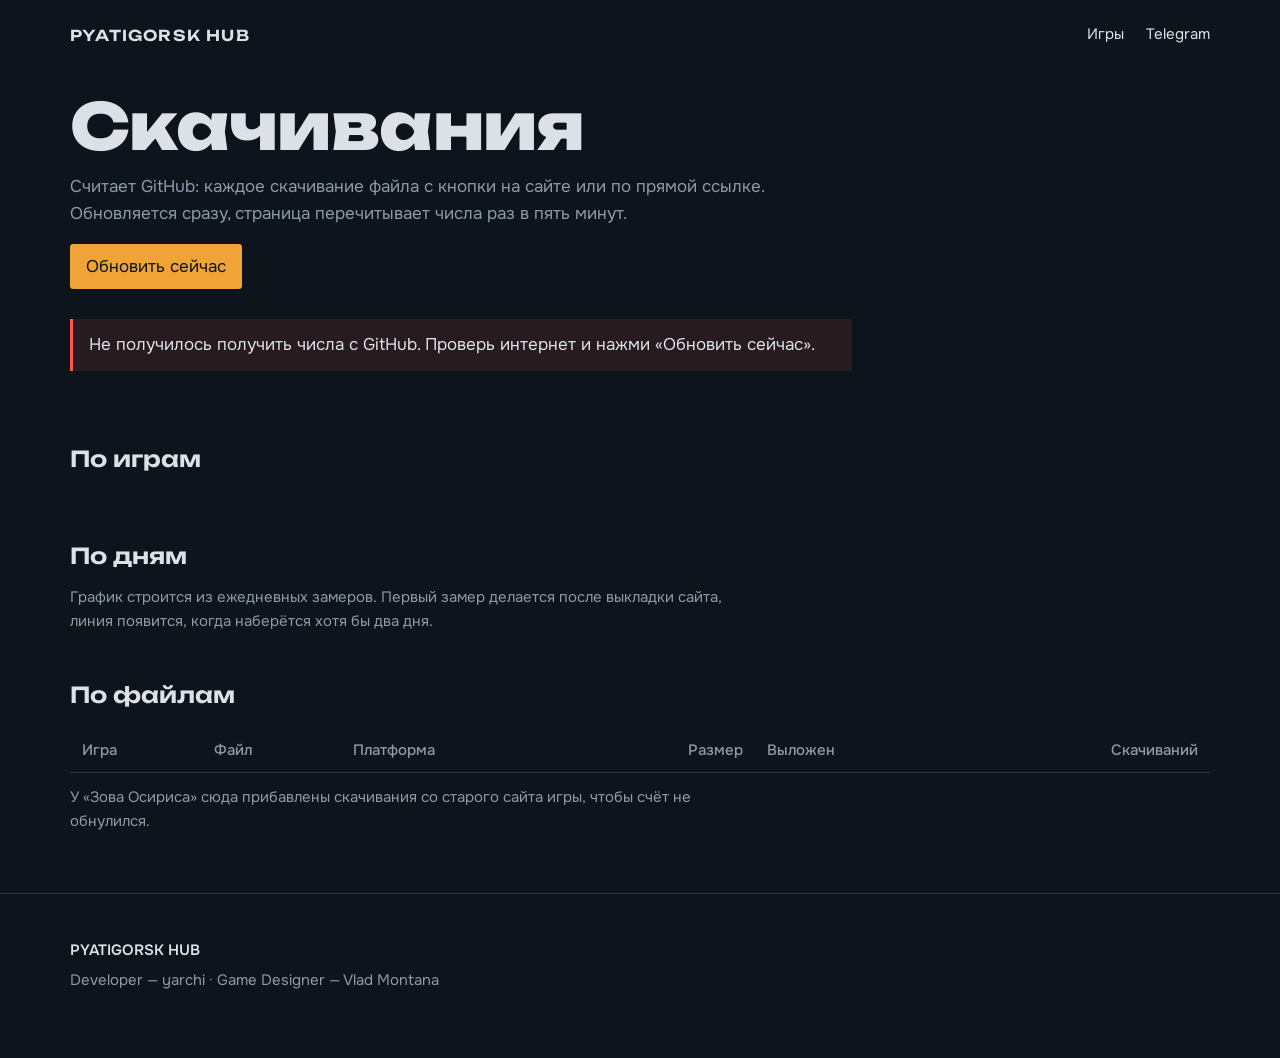
==== stats.html @ 7f25fc6a "Сайт студии PYATIGORSK HUB: три игры, скачивание, статистика Co-Authored-By: Claude Opus 5.5 <norepl" ====
<!doctype html>
<html lang="ru">
<head>
<meta charset="utf-8">
<meta name="viewport" content="width=device-width, initial-scale=1">
<title>Статистика скачиваний — PYATIGORSK HUB</title>
<meta name="robots" content="noindex">
<link rel="icon" href="favicon.svg" type="image/svg+xml">
<link rel="preconnect" href="https://fonts.googleapis.com">
<link rel="preconnect" href="https://fonts.gstatic.com" crossorigin>
<link href="https://fonts.googleapis.com/css2?family=Onest:wght@400;500;600&family=Unbounded:wght@500;600;700;800&display=swap" rel="stylesheet">
<link rel="stylesheet" href="style.css">
</head>
<body>
<div class="wrap">
  <div class="bar">
    <a class="mark" href="./">PYATIGORSK HUB</a>
    <nav aria-label="Разделы"><a href="./">Игры</a><a href="https://t.me/shopyarchi" rel="noopener">Telegram</a></nav>
  </div>

  <div class="page-head">
    <h1>Скачивания</h1>
    <p>Считает GitHub: каждое скачивание файла с кнопки на сайте или по прямой ссылке. Обновляется сразу, страница перечитывает числа раз в пять минут.</p>
    <button class="plain" id="refresh" type="button">Обновить сейчас</button>
    <span class="note" id="stamp"></span>
  </div>

  <div class="msg" id="msg" hidden></div>

  <div class="cards" id="cards"></div>

  <div class="block">
    <h2>По играм</h2>
    <div class="bars" id="bars"></div>
  </div>

  <div class="block">
    <h2>По дням</h2>
    <div class="chart" id="chart" hidden></div>
    <div class="legend" id="legend" hidden></div>
    <p class="note" id="histnote">График строится из ежедневных замеров. Первый замер делается после выкладки сайта, линия появится, когда наберётся хотя бы два дня.</p>
  </div>

  <div class="block">
    <h2>По файлам</h2>
    <div class="tablewrap">
      <table>
        <thead><tr><th>Игра</th><th>Файл</th><th>Платформа</th><th class="r">Размер</th><th>Выложен</th><th class="r">Скачиваний</th></tr></thead>
        <tbody id="rows"></tbody>
      </table>
    </div>
    <p class="note">У «Зова Осириса» сюда прибавлены скачивания со старого сайта игры, чтобы счёт не обнулился.</p>
  </div>
</div>

<footer style="margin-top:60px">
  <div class="wrap cols"><div><p><strong>PYATIGORSK HUB</strong></p><p>Developer — yarchi · Game Designer — Vlad Montana</p></div></div>
</footer>

<script src="app.js"></script>
<script>
(function () {
  var TONE = { "severnaya": "var(--ice)", "night-shift": "var(--neon)", "zov-osirisa": "var(--duat)" };
  var HEX = { "severnaya": "#bfe3f2", "night-shift": "#ff5a48", "zov-osirisa": "#45e0a0" };
  function el(tag, text, cls) { var e = document.createElement(tag); if (text != null) e.textContent = text; if (cls) e.className = cls; return e; }
  function day(iso) { return iso ? new Date(iso).toLocaleDateString("ru-RU", { day: "numeric", month: "long", year: "numeric" }) : "—"; }

  function show(s) {
    var cards = document.getElementById("cards"); cards.textContent = "";
    var all = el("div", null, "card"); all.appendChild(el("b", Hub.fmt(s.total), "num")); all.appendChild(el("span", "всего")); cards.appendChild(all);
    var max = Math.max.apply(null, s.games.map(function (g) { return g.n; }).concat([1]));
    var bars = document.getElementById("bars"); bars.textContent = "";
    var rows = document.getElementById("rows"); rows.textContent = "";
    s.games.forEach(function (g) {
      var c = el("div", null, "card"); c.style.setProperty("--tone", TONE[g.id] || "var(--lamp)");
      c.appendChild(el("b", Hub.fmt(g.n), "num")); c.appendChild(el("span", g.title)); cards.appendChild(c);
      var r = el("div", null, "row"); r.style.setProperty("--tone", TONE[g.id] || "var(--lamp)");
      r.appendChild(el("div", g.title));
      var tr = el("div", null, "track"); var f = el("div", null, "fill"); f.style.width = (g.n / max * 100) + "%"; tr.appendChild(f); r.appendChild(tr);
      r.appendChild(el("div", Hub.fmt(g.n), "n num")); bars.appendChild(r);
      g.files.forEach(function (x) {
        var t = document.createElement("tr");
        t.appendChild(el("td", g.title + " " + g.version));
        var td = el("td"); var a = el("a", x.name); a.href = x.url; td.appendChild(a); t.appendChild(td);
        t.appendChild(el("td", x.platform));
        t.appendChild(el("td", x.size ? Hub.mb(x.size) : "—", "r num"));
        t.appendChild(el("td", x.live ? day(x.date) : "ещё не выложен"));
        t.appendChild(el("td", Hub.fmt(x.n), "r num"));
        rows.appendChild(t);
      });
    });
    document.getElementById("stamp").textContent = " Числа на " + new Date(s.t).toLocaleTimeString("ru-RU", { hour: "2-digit", minute: "2-digit" });
  }

  // График по дням: сколько скачали за каждый день (разница между соседними замерами).
  function chart(hist) {
    if (!hist || hist.length < 2) return;
    var ids = Object.keys(HEX), W = 1000, H = 300, L = 46, R = 12, T = 14, B = 34;
    var days = [], top = 1;
    for (var i = 1; i < hist.length; i++) {
      var d = { date: hist[i].date, v: {} };
      ids.forEach(function (id) { var n = Math.max(0, (hist[i].games[id] || 0) - (hist[i - 1].games[id] || 0)); d.v[id] = n; if (n > top) top = n; });
      days.push(d);
    }
    var step = Math.pow(10, Math.floor(Math.log10(top))); var ymax = Math.ceil(top / step) * step;
    function x(i) { return days.length === 1 ? (L + (W - R)) / 2 : L + (W - L - R) * i / (days.length - 1); }
    function y(v) { return T + (H - T - B) * (1 - v / ymax); }
    var NS = "http://www.w3.org/2000/svg", svg = document.createElementNS(NS, "svg"); svg.setAttribute("viewBox", "0 0 " + W + " " + H);
    svg.setAttribute("role", "img"); svg.setAttribute("aria-label", "Скачивания по дням для каждой игры");
    function add(tag, at, text) { var e = document.createElementNS(NS, tag); for (var k in at) e.setAttribute(k, at[k]); if (text != null) e.textContent = text; svg.appendChild(e); return e; }
    for (var g = 0; g <= 4; g++) {
      var v = ymax * g / 4;
      add("line", { x1: L, x2: W - R, y1: y(v), y2: y(v), stroke: "#2a3745", "stroke-width": 1 });
      add("text", { x: L - 8, y: y(v) + 4, "text-anchor": "end", fill: "#8d9aa8", "font-size": 13 }, String(Math.round(v)));
    }
    var every = Math.max(1, Math.ceil(days.length / 8));
    days.forEach(function (d, i) {
      if (i % every === 0 || i === days.length - 1) add("text", { x: x(i), y: H - 10, "text-anchor": "middle", fill: "#8d9aa8", "font-size": 13 }, d.date.slice(8) + "." + d.date.slice(5, 7));
    });
    ids.forEach(function (id) {
      add("polyline", { fill: "none", stroke: HEX[id], "stroke-width": 2.5, "stroke-linejoin": "round", points: days.map(function (d, i) { return x(i) + "," + y(d.v[id]); }).join(" ") });
      days.forEach(function (d, i) { var c = add("circle", { cx: x(i), cy: y(d.v[id]), r: 4, fill: HEX[id] }); var t = document.createElementNS(NS, "title"); t.textContent = d.date + ": " + d.v[id]; c.appendChild(t); });
    });
    var box = document.getElementById("chart"); box.textContent = ""; box.appendChild(svg); box.hidden = false;
    var lg = document.getElementById("legend"); lg.textContent = "";
    [["severnaya", "Северная"], ["night-shift", "Ночная смена"], ["zov-osirisa", "Зов Осириса"]].forEach(function (p) {
      var s = el("span"); var i = el("i"); i.style.background = HEX[p[0]]; s.appendChild(i); s.appendChild(document.createTextNode(p[1])); lg.appendChild(s);
    });
    lg.hidden = false; document.getElementById("histnote").textContent = "Сколько раз скачали каждую игру за день. Замер делается раз в сутки.";
  }

  function run(force) {
    var msg = document.getElementById("msg"); msg.hidden = true;
    Hub.load(force).then(show).catch(function (e) {
      msg.hidden = false;
      msg.textContent = e.message === "limit"
        ? "GitHub временно не отдаёт числа: с этого адреса было слишком много запросов за час. Попробуй обновить позже."
        : "Не получилось получить числа с GitHub. Проверь интернет и нажми «Обновить сейчас».";
    });
    Hub.getJSON("data/history.json?" + Date.now()).then(chart).catch(function () {});
  }
  document.getElementById("refresh").addEventListener("click", function () { run(true); });
  run(false);
})();
</script>
</body>
</html>
---- style.css ----
/* PYATIGORSK HUB. Ночной склон: сланцевая синь, туман и янтарь натриевого фонаря.
   У каждой игры свой цвет: «Северная» — лёд, «Ночная смена» — красный неон, «Зов Осириса» — зелёный свет Дуата. */
:root {
  color-scheme: dark;
  --night: #0e141b; --slate: #151e28; --slate-2: #1c2733; --line: #2a3745;
  --fog: #dbe1e6; --mute: #8d9aa8; --lamp: #f0a437; --lamp-hi: #ffd08a;
  --ice: #bfe3f2; --neon: #ff5a48; --duat: #45e0a0;
  --display: "Unbounded", "Arial Black", sans-serif;
  --body: "Onest", "Segoe UI", Roboto, Arial, sans-serif;
  --wrap: 1180px;
}
* { box-sizing: border-box; }
[hidden] { display: none !important; }
html { scroll-behavior: smooth; }
body { margin: 0; background: var(--night); color: var(--fog); font: 17px/1.6 var(--body); overflow-x: hidden; }
img, video { max-width: 100%; display: block; }
a { color: var(--lamp-hi); }
a:focus-visible, button:focus-visible { outline: 2px solid var(--lamp); outline-offset: 3px; }
.wrap { max-width: var(--wrap); margin: 0 auto; padding-inline: 20px; }
h1, h2, h3 { font-family: var(--display); margin: 0; text-wrap: balance; }
.num { font-variant-numeric: tabular-nums; }

/* ---- шапка ---- */
.bar { display: flex; justify-content: space-between; align-items: center; gap: 16px; flex-wrap: wrap; padding-block: 22px; }
.bar .mark { font-family: var(--display); font-weight: 600; font-size: 15px; letter-spacing: .08em; color: var(--fog); text-decoration: none; }
.bar nav { display: flex; gap: 22px; flex-wrap: wrap; font-size: 15px; }
.bar nav a { color: var(--fog); text-decoration: none; border-bottom: 1px solid transparent; padding-bottom: 2px; }
.bar nav a:hover { border-bottom-color: var(--lamp); }

/* ---- первый экран: хребет из пяти вершин ---- */
.top { position: relative; padding-bottom: 56px; }
.ridge { display: block; width: 100%; height: auto; margin-top: clamp(10px, 4vw, 48px); overflow: visible; }
.ridge .glow { fill: url(#lampfade); }
.ridge .crest { fill: none; stroke: var(--lamp); stroke-width: 2.5; stroke-linejoin: round; stroke-linecap: round;
  stroke-dasharray: 1700; stroke-dashoffset: 1700; animation: draw 2.2s .15s cubic-bezier(.3,.1,.2,1) forwards; }
@keyframes draw { to { stroke-dashoffset: 0; } }
h1 { font-weight: 800; font-size: clamp(38px, 9.4vw, 124px); line-height: .92; letter-spacing: -.01em; margin-top: -0.12em; position: relative; }
h1 span { display: block; }
h1 .hub { color: transparent; -webkit-text-stroke: 1.5px var(--lamp); }
.intro { display: grid; grid-template-columns: minmax(0, 34em) auto; gap: 24px 48px; align-items: end; margin-top: 28px; }
.intro p { margin: 0; font-size: clamp(17px, 2vw, 20px); }
.tally { text-align: right; }
.tally b { display: block; font-family: var(--display); font-weight: 600; font-size: clamp(34px, 5vw, 56px); line-height: 1; color: var(--lamp-hi); }
.tally span { color: var(--mute); font-size: 15px; }

/* ---- игра ---- */
.game { --tone: var(--lamp); position: relative; padding-block: 72px; border-top: 1px solid var(--line); }
.game.sev { --tone: var(--ice); } .game.ns { --tone: var(--neon); } .game.zov { --tone: var(--duat); }
.game .grid { display: grid; grid-template-columns: minmax(0, 7fr) minmax(0, 5fr); gap: 40px; align-items: start; }
.game.flip .grid { grid-template-columns: minmax(0, 5fr) minmax(0, 7fr); }
.game.flip .shotbox { order: 2; }
.shotbox .main { border: 1px solid var(--line); background: var(--slate); aspect-ratio: 16 / 9; width: 100%; object-fit: cover; }
.shotbox video.main { aspect-ratio: 16 / 9; background: #000; }
.strip { display: grid; grid-template-columns: repeat(3, 1fr); gap: 8px; margin-top: 8px; }
.strip a { display: block; border: 1px solid var(--line); overflow: hidden; aspect-ratio: 16 / 9; background: var(--slate); }
.strip img { width: 100%; height: 100%; object-fit: cover; }
.strip a:hover { border-color: var(--tone); }
.game h2 { font-weight: 700; font-size: clamp(30px, 4.6vw, 54px); line-height: 1; color: var(--tone); }
.game .kind { margin: 12px 0 0; color: var(--mute); font-size: 15px; }
.game .about { margin: 18px 0 0; }
.facts { margin: 22px 0 0; padding: 0; list-style: none; display: grid; grid-template-columns: auto 1fr; gap: 6px 18px; font-size: 15px; }
.facts dt { color: var(--mute); } .facts dd { margin: 0; }
.dl { display: flex; flex-wrap: wrap; gap: 12px; margin-top: 26px; }
.btn { display: inline-flex; flex-direction: column; gap: 3px; min-width: 220px; padding: 13px 20px; text-decoration: none;
  background: var(--tone); color: #0b1016; border: 1px solid var(--tone); border-radius: 3px; transition: filter .15s, transform .15s; }
.btn:hover { filter: brightness(1.1); transform: translateY(-1px); }
.btn b { font-family: var(--display); font-weight: 600; font-size: 17px; }
.btn small { font-size: 13px; opacity: .8; }
.got { margin: 16px 0 0; font-size: 15px; color: var(--mute); }
.got b { color: var(--fog); font-weight: 600; }
details.how { margin-top: 18px; font-size: 15px; border-left: 2px solid var(--line); padding-left: 14px; }
details.how summary { cursor: pointer; color: var(--fog); }
details.how ol { margin: 10px 0 0; padding-left: 20px; color: var(--mute); }

/* ---- низ ---- */
footer { border-top: 1px solid var(--line); padding-block: 44px 60px; color: var(--mute); font-size: 15px; }
footer .cols { display: flex; justify-content: space-between; gap: 28px; flex-wrap: wrap; }
footer strong { color: var(--fog); font-weight: 600; }
footer p { margin: 0 0 6px; }

/* ---- статистика ---- */
.page-head { padding-block: 26px 10px; }
.page-head h1 { font-size: clamp(30px, 6vw, 64px); margin-top: 0; }
.page-head p { color: var(--mute); max-width: 44em; }
.cards { display: grid; grid-template-columns: repeat(4, minmax(0, 1fr)); gap: 12px; margin-top: 26px; }
.card { background: var(--slate); border: 1px solid var(--line); border-top: 3px solid var(--tone, var(--lamp)); padding: 18px 20px; }
.card b { display: block; font-family: var(--display); font-weight: 600; font-size: clamp(28px, 3.6vw, 42px); line-height: 1.1; color: var(--tone, var(--lamp-hi)); }
.card span { color: var(--mute); font-size: 15px; }
.block { margin-top: 44px; }
.block h2 { font-size: 22px; font-weight: 600; }
.bars { margin-top: 18px; display: grid; gap: 12px; }
.bars .row { display: grid; grid-template-columns: 170px 1fr 70px; gap: 14px; align-items: center; font-size: 15px; }
.bars .track { background: var(--slate); height: 18px; border: 1px solid var(--line); }
.bars .fill { height: 100%; background: var(--tone); min-width: 2px; transition: width .5s; }
.bars .n { text-align: right; }
.tablewrap { overflow-x: auto; margin-top: 16px; }
table { border-collapse: collapse; width: 100%; font-size: 15px; min-width: 640px; }
th, td { text-align: left; padding: 10px 12px; border-bottom: 1px solid var(--line); }
th { color: var(--mute); font-weight: 500; }
td.r, th.r { text-align: right; }
.chart { margin-top: 16px; background: var(--slate); border: 1px solid var(--line); padding: 14px; }
.chart svg { width: 100%; height: auto; display: block; }
.legend { display: flex; gap: 18px; flex-wrap: wrap; font-size: 14px; color: var(--mute); margin-top: 10px; }
.legend i { display: inline-block; width: 18px; height: 3px; vertical-align: middle; margin-right: 6px; }
.note { color: var(--mute); font-size: 15px; margin-top: 12px; max-width: 46em; }
.msg { margin-top: 20px; padding: 12px 16px; border-left: 3px solid var(--neon); background: rgba(255, 90, 72, .1); max-width: 46em; }
button.plain { font: inherit; color: var(--night); background: var(--lamp); border: 0; border-radius: 3px; padding: 9px 16px; cursor: pointer; }
button.plain:hover { filter: brightness(1.1); }

@media (max-width: 860px) {
  .game .grid, .game.flip .grid { grid-template-columns: 1fr; gap: 26px; }
  .game.flip .shotbox { order: 0; }
  .intro { grid-template-columns: 1fr; } .tally { text-align: left; }
  .cards { grid-template-columns: repeat(2, minmax(0, 1fr)); }
  .bars .row { grid-template-columns: 110px 1fr 54px; }
  .game { padding-block: 52px; }
}
@media (prefers-reduced-motion: reduce) {
  html { scroll-behavior: auto; }
  .ridge .crest { animation: none; stroke-dashoffset: 0; }
  .btn, .bars .fill { transition: none; }
}
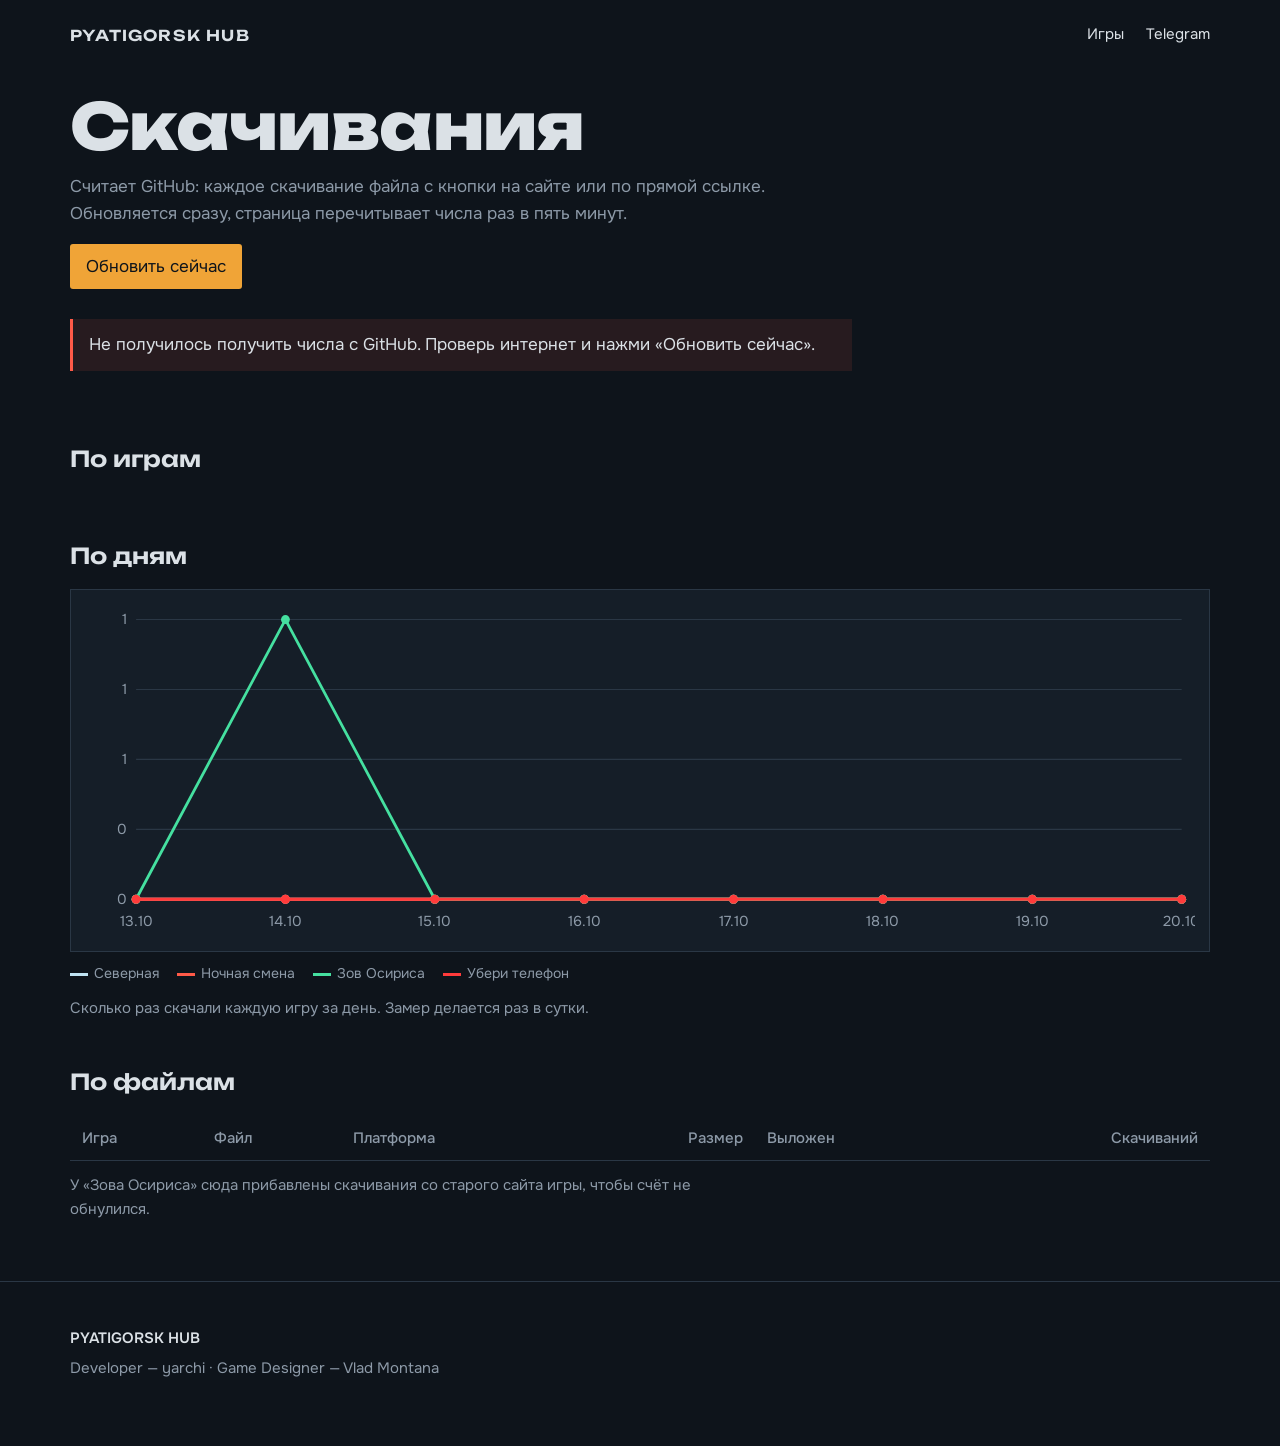
==== commit 92de9649: "«Убери телефон» на сайте: раздел игры, скриншоты, счётчики Co-Authored-By: Claude Opus 5.5 <noreply@" ====
--- a/stats.html
+++ b/stats.html
@@ -60,8 +60,8 @@
 <script src="app.js"></script>
 <script>
 (function () {
-  var TONE = { "severnaya": "var(--ice)", "night-shift": "var(--neon)", "zov-osirisa": "var(--duat)" };
-  var HEX = { "severnaya": "#bfe3f2", "night-shift": "#ff5a48", "zov-osirisa": "#45e0a0" };
+  var TONE = { "severnaya": "var(--ice)", "night-shift": "var(--neon)", "zov-osirisa": "var(--duat)", "uberi-telefon": "#ff3b3b" };
+  var HEX = { "severnaya": "#bfe3f2", "night-shift": "#ff5a48", "zov-osirisa": "#45e0a0", "uberi-telefon": "#ff3b3b" };
   function el(tag, text, cls) { var e = document.createElement(tag); if (text != null) e.textContent = text; if (cls) e.className = cls; return e; }
   function day(iso) { return iso ? new Date(iso).toLocaleDateString("ru-RU", { day: "numeric", month: "long", year: "numeric" }) : "—"; }
 
@@ -123,7 +123,7 @@
     });
     var box = document.getElementById("chart"); box.textContent = ""; box.appendChild(svg); box.hidden = false;
     var lg = document.getElementById("legend"); lg.textContent = "";
-    [["severnaya", "Северная"], ["night-shift", "Ночная смена"], ["zov-osirisa", "Зов Осириса"]].forEach(function (p) {
+    [["severnaya", "Северная"], ["night-shift", "Ночная смена"], ["zov-osirisa", "Зов Осириса"], ["uberi-telefon", "Убери телефон"]].forEach(function (p) {
       var s = el("span"); var i = el("i"); i.style.background = HEX[p[0]]; s.appendChild(i); s.appendChild(document.createTextNode(p[1])); lg.appendChild(s);
     });
     lg.hidden = false; document.getElementById("histnote").textContent = "Сколько раз скачали каждую игру за день. Замер делается раз в сутки.";
--- a/style.css
+++ b/style.css
@@ -45,7 +45,7 @@
 
 /* ---- игра ---- */
 .game { --tone: var(--lamp); position: relative; padding-block: 72px; border-top: 1px solid var(--line); }
-.game.sev { --tone: var(--ice); } .game.ns { --tone: var(--neon); } .game.zov { --tone: var(--duat); }
+.game.sev { --tone: var(--ice); } .game.ns { --tone: var(--neon); } .game.zov { --tone: var(--duat); } .game.tm { --tone: #c9d18a; } .game.ut { --tone: #ff3b3b; }
 .game .grid { display: grid; grid-template-columns: minmax(0, 7fr) minmax(0, 5fr); gap: 40px; align-items: start; }
 .game.flip .grid { grid-template-columns: minmax(0, 5fr) minmax(0, 7fr); }
 .game.flip .shotbox { order: 2; }
